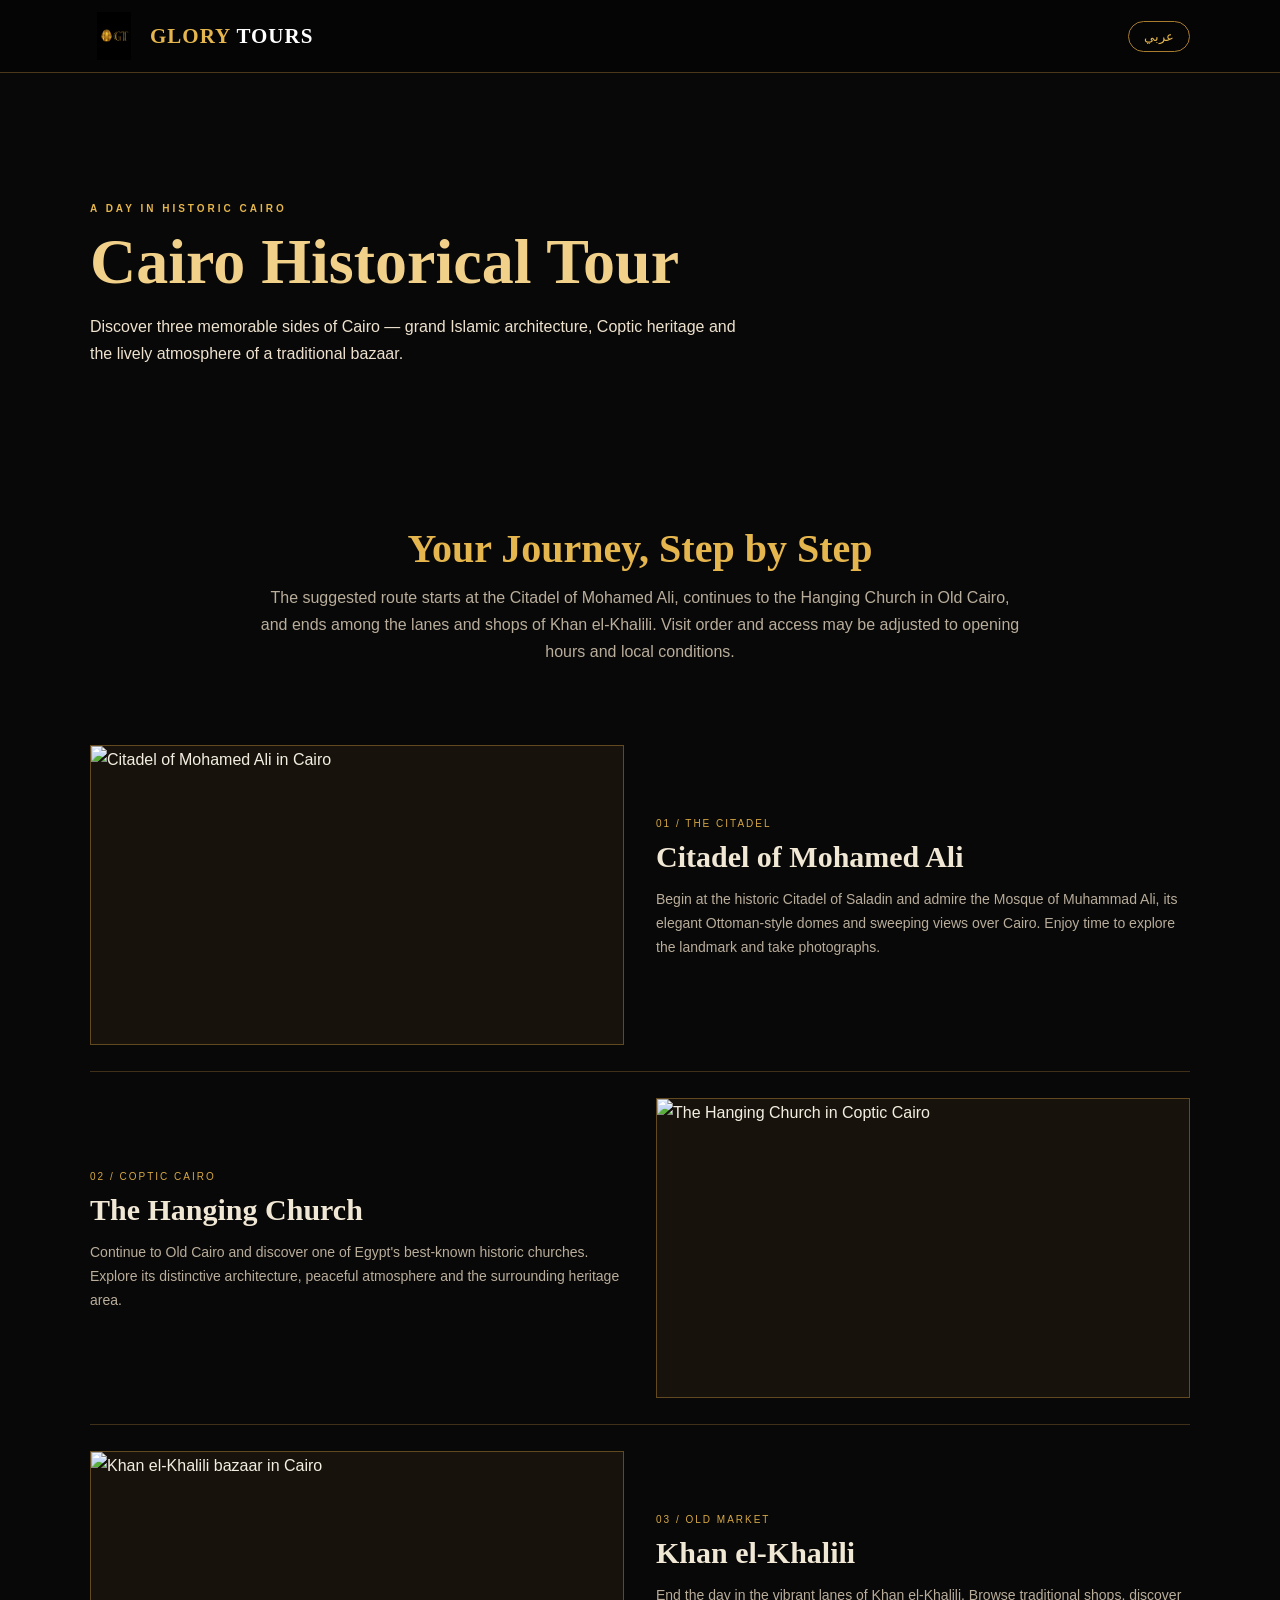
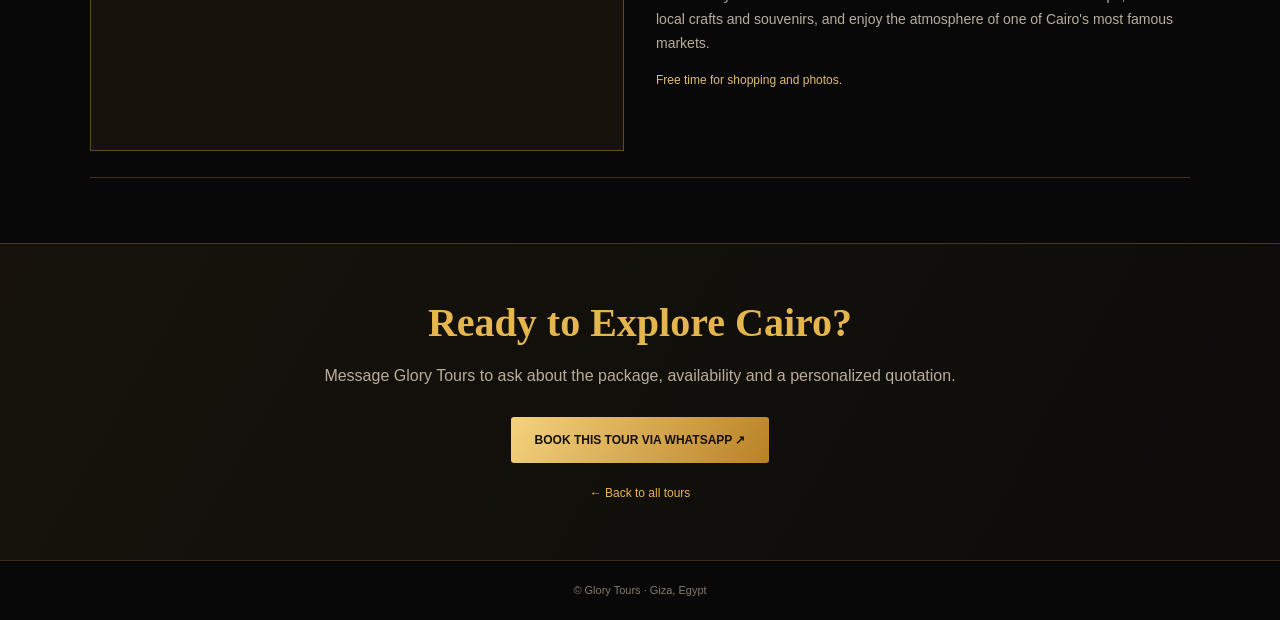
==== cairo-tour.html @ ed360050 "Add dedicated Cairo historical tour page" ====
<!DOCTYPE html>
<html lang="en">
<head>
<meta charset="UTF-8">
<meta name="viewport" content="width=device-width, initial-scale=1">
<meta name="theme-color" content="#080808">
<meta name="description" content="Explore Cairo's Citadel of Mohamed Ali, the Hanging Church and Khan el-Khalili with Glory Tours.">
<title>Cairo Historical Tour | Glory Tours</title>
<link rel="preconnect" href="https://fonts.googleapis.com">
<link rel="preconnect" href="https://fonts.gstatic.com" crossorigin>
<link href="https://fonts.googleapis.com/css2?family=Cairo:wght@400;500;600;700;800&family=Playfair+Display:wght@500;600;700&display=swap" rel="stylesheet">
<style>
*{box-sizing:border-box}html{scroll-behavior:smooth}body{margin:0;background:#080808;color:#f4eee2;font-family:Arial,sans-serif;line-height:1.7}.container{width:min(1100px,92%);margin:auto}a{color:inherit;text-decoration:none}.gold{color:#e6b64e}.top{border-bottom:1px solid #4b381b;background:#050505}.top .container{min-height:72px;display:flex;align-items:center;justify-content:space-between}.brand{display:flex;align-items:center;gap:12px}.brand img{width:48px;height:48px;object-fit:contain}.brand strong{font:700 21px Georgia,serif;letter-spacing:1px;color:#e6b64e}.brand em{font-style:normal;color:#fff}.lang{border:1px solid #a87c2e;background:none;color:#e6b64e;padding:7px 15px;border-radius:30px;cursor:pointer}.hero{min-height:410px;display:flex;align-items:end;background:linear-gradient(0deg,#080808 0%,rgba(8,8,8,.15) 80%),url('https://images.unsplash.com/photo-1572252009286-268acea1fb54?auto=format&fit=crop&w=1800&q=90') center 45%/cover no-repeat}.hero .container{padding:75px 0 48px}.eyebrow{font-size:10px;letter-spacing:3px;color:#e6b64e;font-weight:bold}.hero h1{font:600 clamp(38px,6vw,64px)/1.1 Georgia,serif;color:#f1d18a;margin:10px 0}.hero p{color:#eee2cf;max-width:650px}.intro{padding:42px 0 25px;text-align:center}.intro h2,.visit h2,.booking h2{font:600 clamp(28px,4vw,40px) Georgia,serif;color:#e6b64e;margin:0 0 12px}.intro p{color:#b9ad9b;max-width:760px;margin:0 auto}.visit{padding:28px 0 65px}.stop{display:grid;grid-template-columns:1fr 1fr;gap:32px;align-items:center;padding:26px 0;border-bottom:1px solid #403019}.stop:nth-child(even) .photo{order:2}.photo{height:300px;border:1px solid #62491f;background:#17130c;overflow:hidden}.photo img{width:100%;height:100%;object-fit:cover;display:block}.num{font-size:10px;letter-spacing:2px;color:#d6a744}.stop h3{font:600 30px Georgia,serif;color:#f1e7d5;margin:8px 0}.stop p{color:#b9ad9b;font-size:14px}.tip{color:#e2bd72;font-size:12px}.booking{padding:55px 0;text-align:center;border-top:1px solid #4b381b;background:linear-gradient(120deg,#17130c,#0d0c0a)}.booking p{color:#b9ad9b}.btn{display:inline-block;background:linear-gradient(120deg,#f4d27d,#b98126);color:#15100a;padding:13px 24px;font-size:12px;font-weight:bold;border-radius:3px;margin-top:12px}.back{display:inline-block;margin-top:20px;color:#e6b64e;font-size:12px}footer{padding:20px 0;text-align:center;color:#857b6c;font-size:11px;border-top:1px solid #3d2d18}body.ar{font-family:'Cairo',Arial,sans-serif;direction:rtl}body.ar .stop{ text-align:right}body.ar .hero .container{text-align:right}
@media(max-width:700px){.stop{grid-template-columns:1fr;gap:16px}.stop:nth-child(even) .photo{order:0}.photo{height:230px}.hero{min-height:350px}.brand img{width:40px;height:40px}.brand strong{font-size:18px}}
</style>
</head>
<body>
<header class="top"><div class="container"><a class="brand" href="index.html"><img src="assets/Glory-Tours.png" alt="Glory Tours"><strong>GLORY <em>TOURS</em></strong></a><button class="lang" id="lang">عربي</button></div></header>
<main>
<section class="hero"><div class="container"><div class="eyebrow" data-en="A DAY IN HISTORIC CAIRO" data-ar="يوم في القاهرة التاريخية">A DAY IN HISTORIC CAIRO</div><h1 data-en="Cairo Historical Tour" data-ar="جولة القاهرة التاريخية">Cairo Historical Tour</h1><p data-en="Discover three memorable sides of Cairo — grand Islamic architecture, Coptic heritage and the lively atmosphere of a traditional bazaar." data-ar="اكتشف ثلاث محطات مميزة في القاهرة: العمارة الإسلامية العريقة، والتراث القبطي، وأجواء الأسواق المصرية الأصيلة.">Discover three memorable sides of Cairo — grand Islamic architecture, Coptic heritage and the lively atmosphere of a traditional bazaar.</p></div></section>
<section class="intro container"><h2 data-en="Your Journey, Step by Step" data-ar="رحلتك خطوة بخطوة">Your Journey, Step by Step</h2><p data-en="The suggested route starts at the Citadel of Mohamed Ali, continues to the Hanging Church in Old Cairo, and ends among the lanes and shops of Khan el-Khalili. Visit order and access may be adjusted to opening hours and local conditions." data-ar="المسار المقترح يبدأ بقلعة محمد علي، ثم الكنيسة المعلقة في مصر القديمة، وينتهي بين أزقة ومحلات خان الخليلي. قد يتغير ترتيب الزيارات حسب مواعيد الفتح والظروف المحلية.">The suggested route starts at the Citadel of Mohamed Ali, continues to the Hanging Church in Old Cairo, and ends among the lanes and shops of Khan el-Khalili. Visit order and access may be adjusted to opening hours and local conditions.</p></section>
<section class="visit container">
<article class="stop"><div class="photo"><img src="images/cairo-citadel.png" alt="Citadel of Mohamed Ali in Cairo" loading="lazy"></div><div><div class="num">01 / THE CITADEL</div><h3 data-en="Citadel of Mohamed Ali" data-ar="قلعة محمد علي">Citadel of Mohamed Ali</h3><p data-en="Begin at the historic Citadel of Saladin and admire the Mosque of Muhammad Ali, its elegant Ottoman-style domes and sweeping views over Cairo. Enjoy time to explore the landmark and take photographs." data-ar="نبدأ من قلعة صلاح الدين التاريخية، ونشاهد مسجد محمد علي بقبابه المميزة وطرازه العثماني، مع إطلالات واسعة على القاهرة ووقت لاستكشاف المكان والتصوير.">Begin at the historic Citadel of Saladin and admire the Mosque of Muhammad Ali, its elegant Ottoman-style domes and sweeping views over Cairo. Enjoy time to explore the landmark and take photographs.</p></div></article>
<article class="stop"><div class="photo"><img src="images/hanging-church.png" alt="The Hanging Church in Coptic Cairo" loading="lazy"></div><div><div class="num">02 / COPTIC CAIRO</div><h3 data-en="The Hanging Church" data-ar="الكنيسة المعلقة">The Hanging Church</h3><p data-en="Continue to Old Cairo and discover one of Egypt's best-known historic churches. Explore its distinctive architecture, peaceful atmosphere and the surrounding heritage area." data-ar="نتوجه إلى مصر القديمة لاكتشاف واحدة من أشهر الكنائس التاريخية في مصر، ونتعرف على طرازها المعماري المميز وأجوائها الهادئة والمنطقة التراثية المحيطة بها.">Continue to Old Cairo and discover one of Egypt's best-known historic churches. Explore its distinctive architecture, peaceful atmosphere and the surrounding heritage area.</p></div></article>
<article class="stop"><div class="photo"><img src="images/khan-el-khalili.png" alt="Khan el-Khalili bazaar in Cairo" loading="lazy"></div><div><div class="num">03 / OLD MARKET</div><h3 data-en="Khan el-Khalili" data-ar="خان الخليلي">Khan el-Khalili</h3><p data-en="End the day in the vibrant lanes of Khan el-Khalili. Browse traditional shops, discover local crafts and souvenirs, and enjoy the atmosphere of one of Cairo's most famous markets." data-ar="نختتم اليوم في أزقة خان الخليلي النابضة بالحياة، حيث المحلات التقليدية والحرف والهدايا التذكارية، وسط أجواء واحد من أشهر أسواق القاهرة.">End the day in the vibrant lanes of Khan el-Khalili. Browse traditional shops, discover local crafts and souvenirs, and enjoy the atmosphere of one of Cairo's most famous markets.</p><div class="tip" data-en="Free time for shopping and photos." data-ar="وقت حر للتسوق والتصوير.">Free time for shopping and photos.</div></div></article>
</section>
<section class="booking"><div class="container"><h2 data-en="Ready to Explore Cairo?" data-ar="جاهز لاكتشاف القاهرة؟">Ready to Explore Cairo?</h2><p data-en="Message Glory Tours to ask about the package, availability and a personalized quotation." data-ar="راسل جلوري تورز للاستفسار عن الباكدج والمواعيد والحصول على عرض سعر مناسب.">Message Glory Tours to ask about the package, availability and a personalized quotation.</p><a class="btn" href="https://wa.me/201094926453?text=Hello%20Glory%20Tours%2C%20I%27m%20interested%20in%20the%20Cairo%20Historical%20Tour." target="_blank" rel="noopener" data-en="BOOK THIS TOUR VIA WHATSAPP ↗" data-ar="احجز الرحلة عبر واتساب ↗">BOOK THIS TOUR VIA WHATSAPP ↗</a><br><a class="back" href="index.html#tours" data-en="← Back to all tours" data-ar="العودة إلى كل الرحلات ←">← Back to all tours</a></div></section>
</main>
<footer>© Glory Tours · Giza, Egypt</footer>
<script>
let language="en";document.getElementById("lang").addEventListener("click",()=>{language=language==="en"?"ar":"en";document.documentElement.lang=language;document.documentElement.dir=language==="ar"?"rtl":"ltr";document.body.classList.toggle("ar",language==="ar");document.querySelectorAll("[data-en][data-ar]").forEach(el=>el.innerHTML=el.dataset[language]);document.getElementById("lang").textContent=language==="en"?"عربي":"English";});
</script>
</body>
</html>
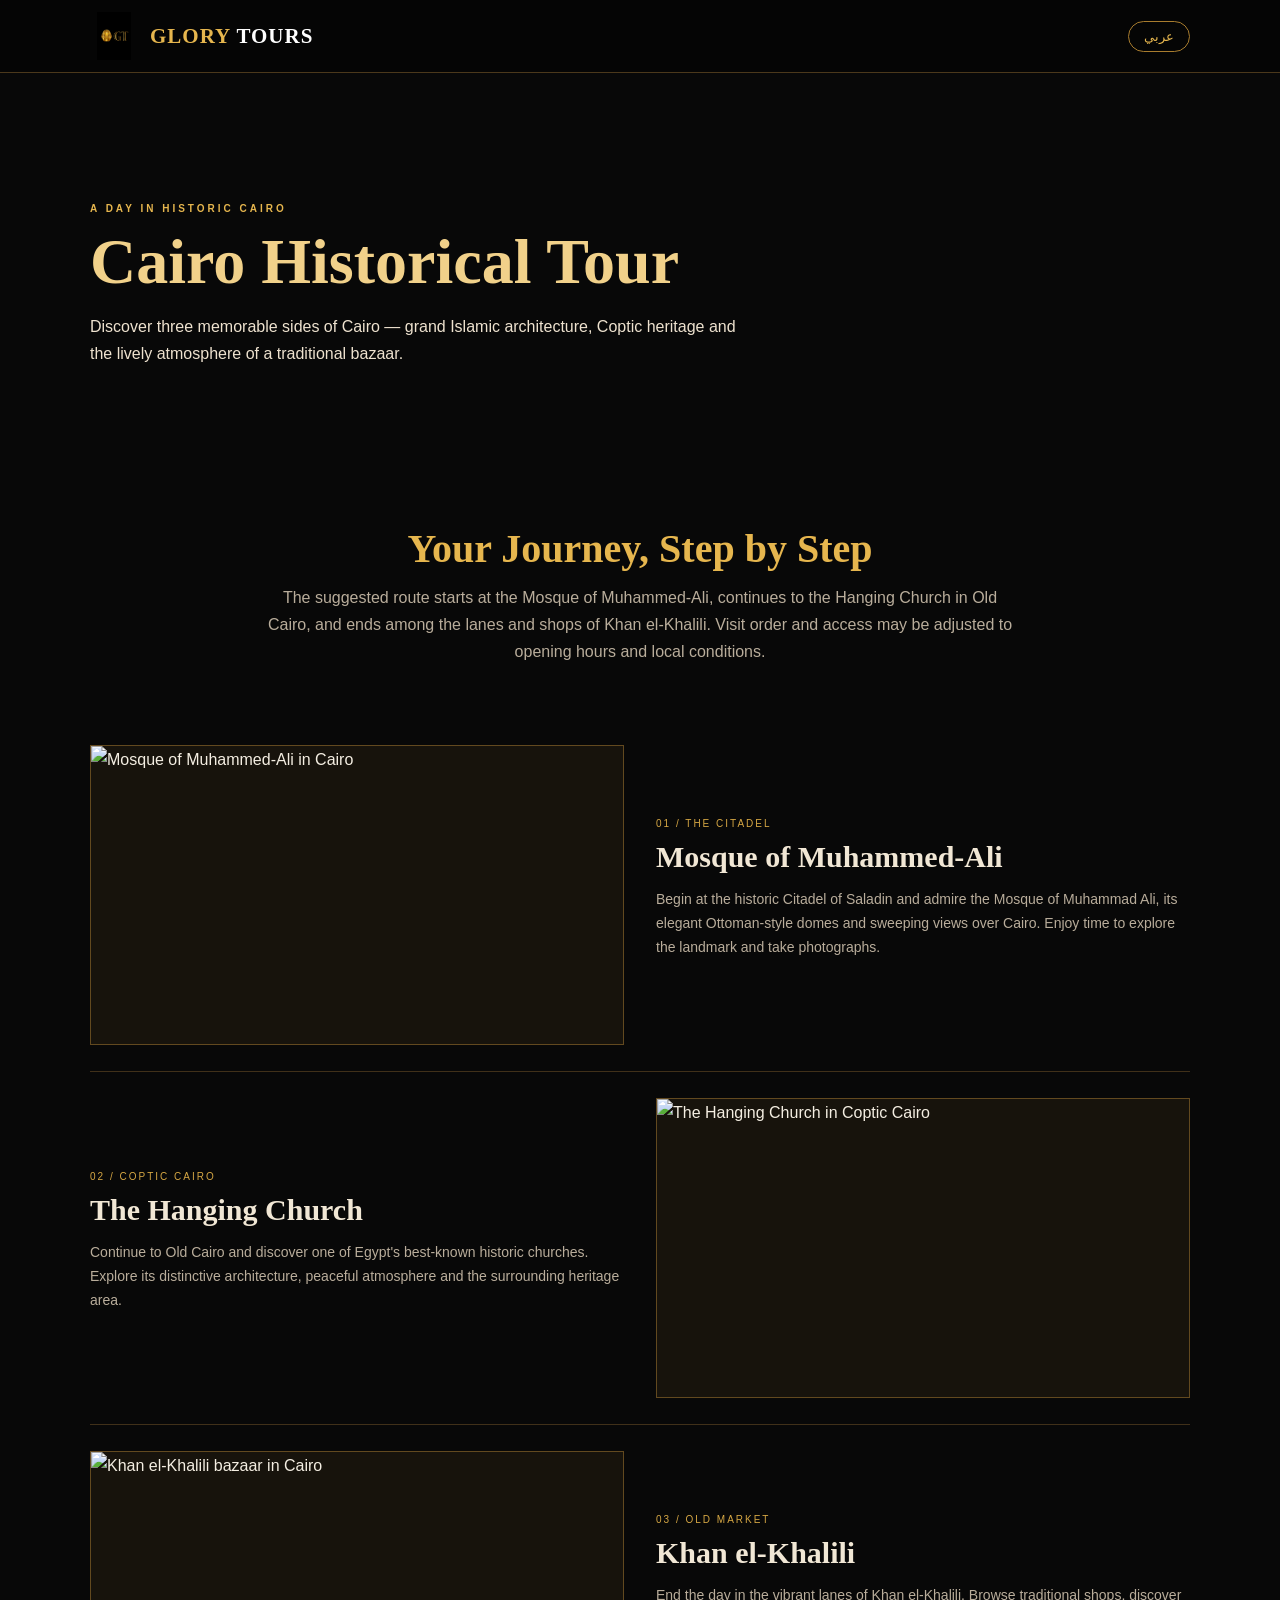
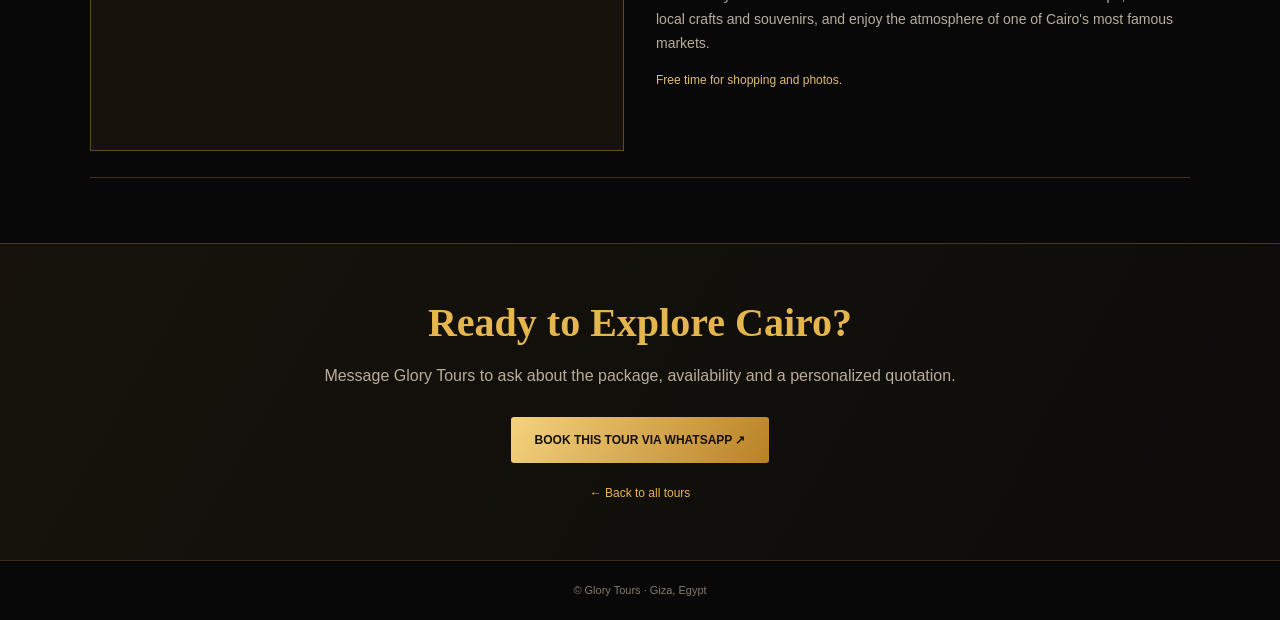
==== commit 8d32bacb: "Rename Cairo tour stop to Mosque of Muhammed-Ali" ====
--- a/cairo-tour.html
+++ b/cairo-tour.html
@@ -4,7 +4,7 @@
 <meta charset="UTF-8">
 <meta name="viewport" content="width=device-width, initial-scale=1">
 <meta name="theme-color" content="#080808">
-<meta name="description" content="Explore Cairo's Citadel of Mohamed Ali, the Hanging Church and Khan el-Khalili with Glory Tours.">
+<meta name="description" content="Explore Cairo's Mosque of Muhammed-Ali, the Hanging Church and Khan el-Khalili with Glory Tours.">
 <title>Cairo Historical Tour | Glory Tours</title>
 <link rel="preconnect" href="https://fonts.googleapis.com">
 <link rel="preconnect" href="https://fonts.gstatic.com" crossorigin>
@@ -18,9 +18,9 @@
 <header class="top"><div class="container"><a class="brand" href="index.html"><img src="assets/Glory-Tours.png" alt="Glory Tours"><strong>GLORY <em>TOURS</em></strong></a><button class="lang" id="lang">عربي</button></div></header>
 <main>
 <section class="hero"><div class="container"><div class="eyebrow" data-en="A DAY IN HISTORIC CAIRO" data-ar="يوم في القاهرة التاريخية">A DAY IN HISTORIC CAIRO</div><h1 data-en="Cairo Historical Tour" data-ar="جولة القاهرة التاريخية">Cairo Historical Tour</h1><p data-en="Discover three memorable sides of Cairo — grand Islamic architecture, Coptic heritage and the lively atmosphere of a traditional bazaar." data-ar="اكتشف ثلاث محطات مميزة في القاهرة: العمارة الإسلامية العريقة، والتراث القبطي، وأجواء الأسواق المصرية الأصيلة.">Discover three memorable sides of Cairo — grand Islamic architecture, Coptic heritage and the lively atmosphere of a traditional bazaar.</p></div></section>
-<section class="intro container"><h2 data-en="Your Journey, Step by Step" data-ar="رحلتك خطوة بخطوة">Your Journey, Step by Step</h2><p data-en="The suggested route starts at the Citadel of Mohamed Ali, continues to the Hanging Church in Old Cairo, and ends among the lanes and shops of Khan el-Khalili. Visit order and access may be adjusted to opening hours and local conditions." data-ar="المسار المقترح يبدأ بقلعة محمد علي، ثم الكنيسة المعلقة في مصر القديمة، وينتهي بين أزقة ومحلات خان الخليلي. قد يتغير ترتيب الزيارات حسب مواعيد الفتح والظروف المحلية.">The suggested route starts at the Citadel of Mohamed Ali, continues to the Hanging Church in Old Cairo, and ends among the lanes and shops of Khan el-Khalili. Visit order and access may be adjusted to opening hours and local conditions.</p></section>
+<section class="intro container"><h2 data-en="Your Journey, Step by Step" data-ar="رحلتك خطوة بخطوة">Your Journey, Step by Step</h2><p data-en="The suggested route starts at the Mosque of Muhammed-Ali, continues to the Hanging Church in Old Cairo, and ends among the lanes and shops of Khan el-Khalili. Visit order and access may be adjusted to opening hours and local conditions." data-ar="المسار المقترح يبدأ بمسجد محمد علي، ثم الكنيسة المعلقة في مصر القديمة، وينتهي بين أزقة ومحلات خان الخليلي. قد يتغير ترتيب الزيارات حسب مواعيد الفتح والظروف المحلية.">The suggested route starts at the Mosque of Muhammed-Ali, continues to the Hanging Church in Old Cairo, and ends among the lanes and shops of Khan el-Khalili. Visit order and access may be adjusted to opening hours and local conditions.</p></section>
 <section class="visit container">
-<article class="stop"><div class="photo"><img src="images/cairo-citadel.png" alt="Citadel of Mohamed Ali in Cairo" loading="lazy"></div><div><div class="num">01 / THE CITADEL</div><h3 data-en="Citadel of Mohamed Ali" data-ar="قلعة محمد علي">Citadel of Mohamed Ali</h3><p data-en="Begin at the historic Citadel of Saladin and admire the Mosque of Muhammad Ali, its elegant Ottoman-style domes and sweeping views over Cairo. Enjoy time to explore the landmark and take photographs." data-ar="نبدأ من قلعة صلاح الدين التاريخية، ونشاهد مسجد محمد علي بقبابه المميزة وطرازه العثماني، مع إطلالات واسعة على القاهرة ووقت لاستكشاف المكان والتصوير.">Begin at the historic Citadel of Saladin and admire the Mosque of Muhammad Ali, its elegant Ottoman-style domes and sweeping views over Cairo. Enjoy time to explore the landmark and take photographs.</p></div></article>
+<article class="stop"><div class="photo"><img src="images/cairo-citadel.png" alt="Mosque of Muhammed-Ali in Cairo" loading="lazy"></div><div><div class="num">01 / THE CITADEL</div><h3 data-en="Mosque of Muhammed-Ali" data-ar="مسجد محمد علي">Mosque of Muhammed-Ali</h3><p data-en="Begin at the historic Citadel of Saladin and admire the Mosque of Muhammad Ali, its elegant Ottoman-style domes and sweeping views over Cairo. Enjoy time to explore the landmark and take photographs." data-ar="نبدأ من قلعة صلاح الدين التاريخية، ونشاهد مسجد محمد علي بقبابه المميزة وطرازه العثماني، مع إطلالات واسعة على القاهرة ووقت لاستكشاف المكان والتصوير.">Begin at the historic Citadel of Saladin and admire the Mosque of Muhammad Ali, its elegant Ottoman-style domes and sweeping views over Cairo. Enjoy time to explore the landmark and take photographs.</p></div></article>
 <article class="stop"><div class="photo"><img src="images/hanging-church.png" alt="The Hanging Church in Coptic Cairo" loading="lazy"></div><div><div class="num">02 / COPTIC CAIRO</div><h3 data-en="The Hanging Church" data-ar="الكنيسة المعلقة">The Hanging Church</h3><p data-en="Continue to Old Cairo and discover one of Egypt's best-known historic churches. Explore its distinctive architecture, peaceful atmosphere and the surrounding heritage area." data-ar="نتوجه إلى مصر القديمة لاكتشاف واحدة من أشهر الكنائس التاريخية في مصر، ونتعرف على طرازها المعماري المميز وأجوائها الهادئة والمنطقة التراثية المحيطة بها.">Continue to Old Cairo and discover one of Egypt's best-known historic churches. Explore its distinctive architecture, peaceful atmosphere and the surrounding heritage area.</p></div></article>
 <article class="stop"><div class="photo"><img src="images/khan-el-khalili.png" alt="Khan el-Khalili bazaar in Cairo" loading="lazy"></div><div><div class="num">03 / OLD MARKET</div><h3 data-en="Khan el-Khalili" data-ar="خان الخليلي">Khan el-Khalili</h3><p data-en="End the day in the vibrant lanes of Khan el-Khalili. Browse traditional shops, discover local crafts and souvenirs, and enjoy the atmosphere of one of Cairo's most famous markets." data-ar="نختتم اليوم في أزقة خان الخليلي النابضة بالحياة، حيث المحلات التقليدية والحرف والهدايا التذكارية، وسط أجواء واحد من أشهر أسواق القاهرة.">End the day in the vibrant lanes of Khan el-Khalili. Browse traditional shops, discover local crafts and souvenirs, and enjoy the atmosphere of one of Cairo's most famous markets.</p><div class="tip" data-en="Free time for shopping and photos." data-ar="وقت حر للتسوق والتصوير.">Free time for shopping and photos.</div></div></article>
 </section>
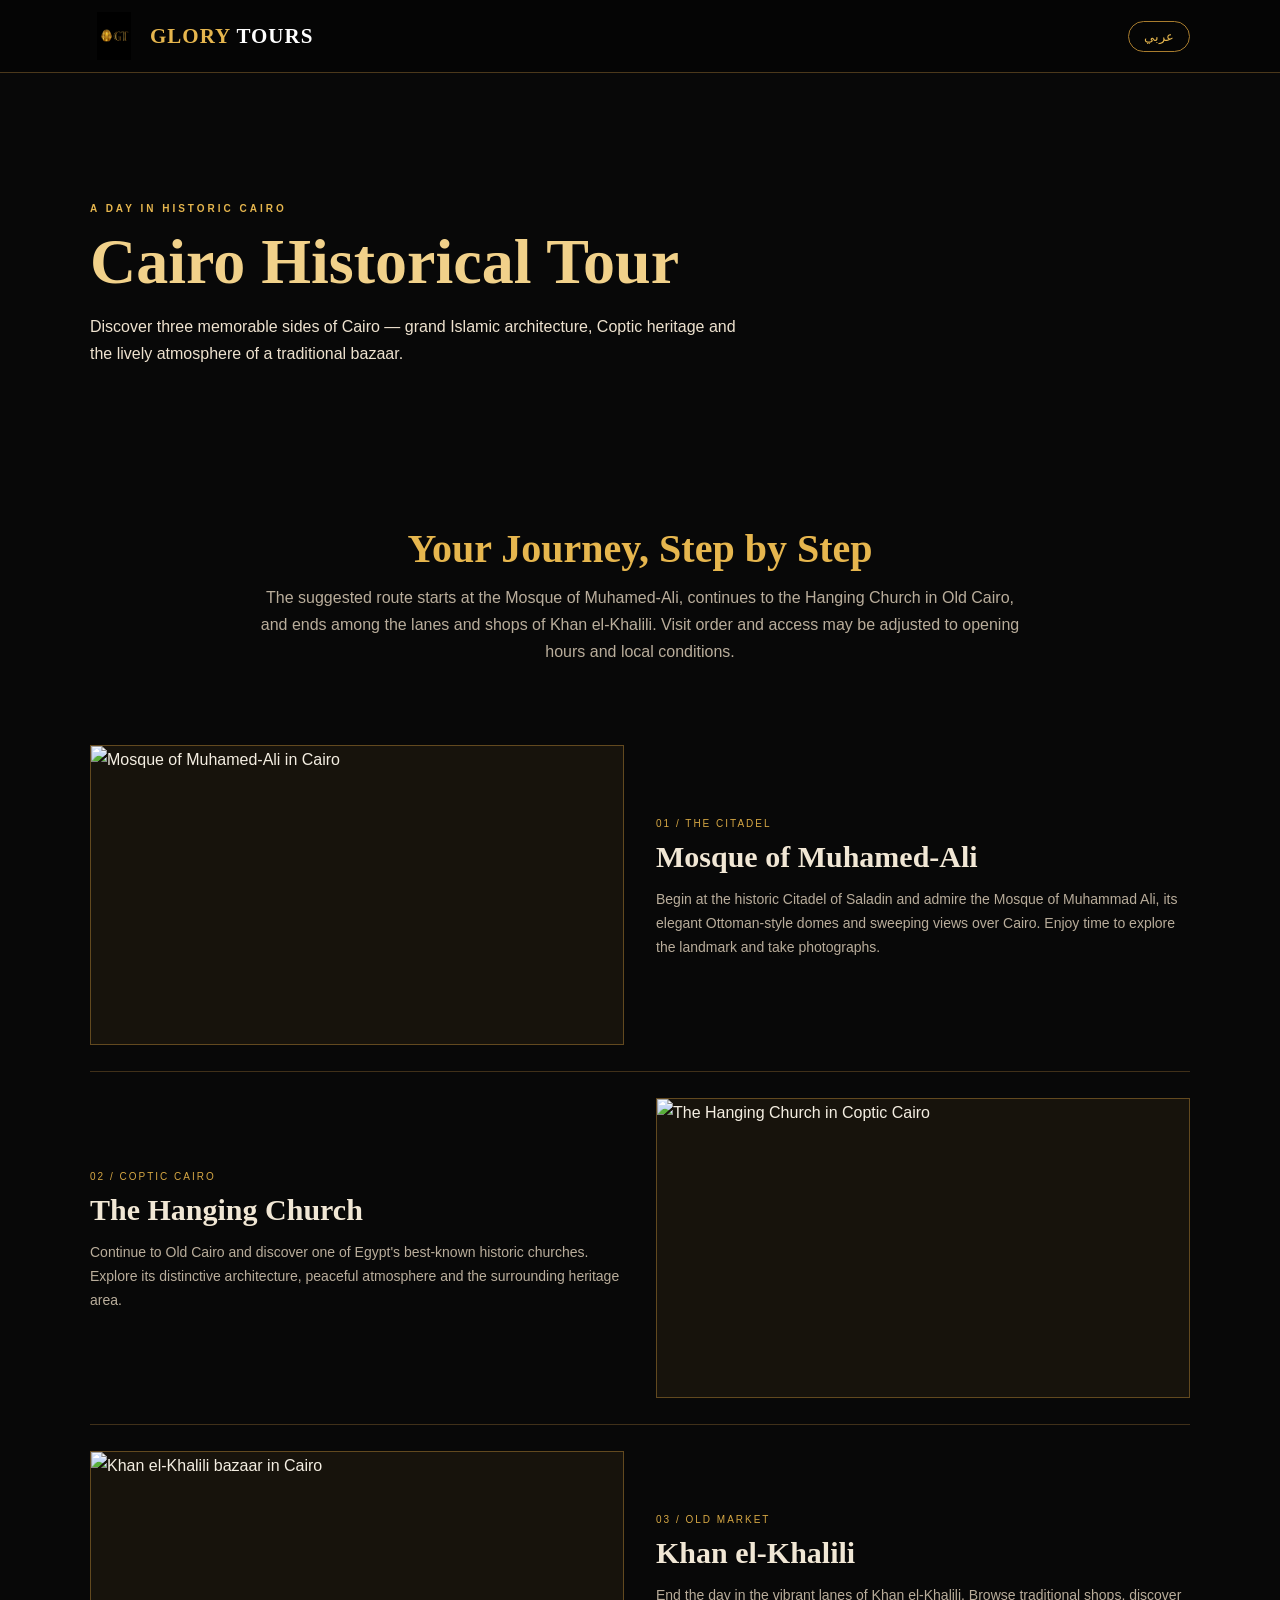
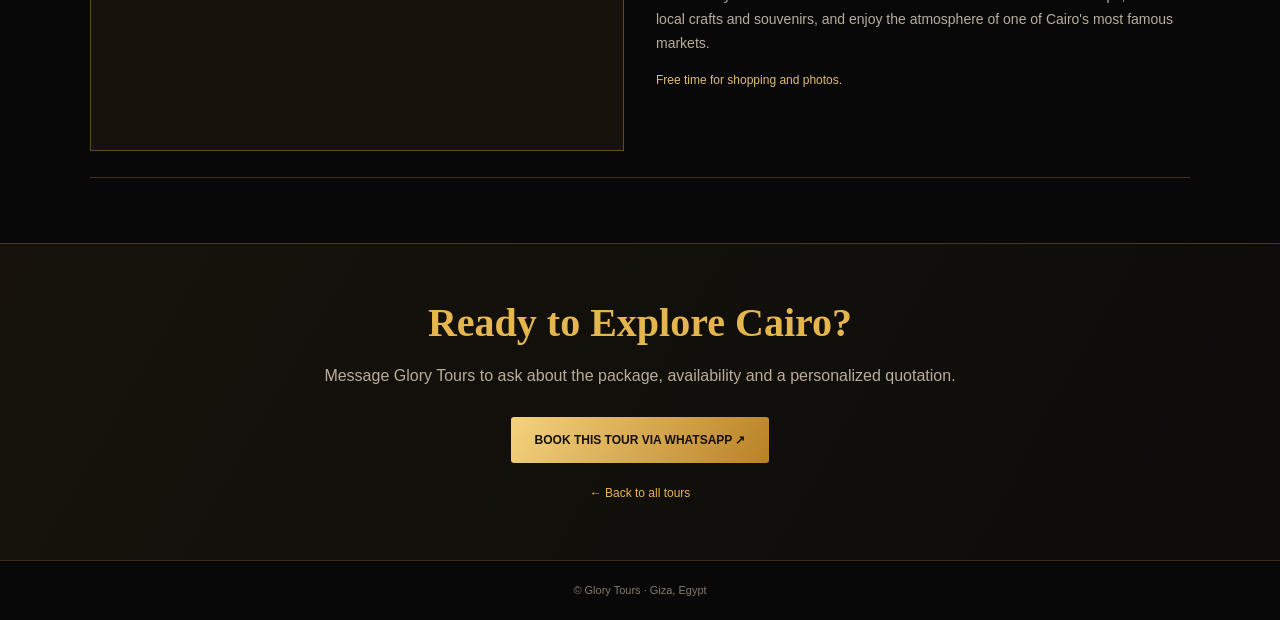
==== commit 55c8d63e: "Correct mosque name spelling" ====
--- a/cairo-tour.html
+++ b/cairo-tour.html
@@ -4,7 +4,7 @@
 <meta charset="UTF-8">
 <meta name="viewport" content="width=device-width, initial-scale=1">
 <meta name="theme-color" content="#080808">
-<meta name="description" content="Explore Cairo's Mosque of Muhammed-Ali, the Hanging Church and Khan el-Khalili with Glory Tours.">
+<meta name="description" content="Explore Cairo's Mosque of Muhamed-Ali, the Hanging Church and Khan el-Khalili with Glory Tours.">
 <title>Cairo Historical Tour | Glory Tours</title>
 <link rel="preconnect" href="https://fonts.googleapis.com">
 <link rel="preconnect" href="https://fonts.gstatic.com" crossorigin>
@@ -18,9 +18,9 @@
 <header class="top"><div class="container"><a class="brand" href="index.html"><img src="assets/Glory-Tours.png" alt="Glory Tours"><strong>GLORY <em>TOURS</em></strong></a><button class="lang" id="lang">عربي</button></div></header>
 <main>
 <section class="hero"><div class="container"><div class="eyebrow" data-en="A DAY IN HISTORIC CAIRO" data-ar="يوم في القاهرة التاريخية">A DAY IN HISTORIC CAIRO</div><h1 data-en="Cairo Historical Tour" data-ar="جولة القاهرة التاريخية">Cairo Historical Tour</h1><p data-en="Discover three memorable sides of Cairo — grand Islamic architecture, Coptic heritage and the lively atmosphere of a traditional bazaar." data-ar="اكتشف ثلاث محطات مميزة في القاهرة: العمارة الإسلامية العريقة، والتراث القبطي، وأجواء الأسواق المصرية الأصيلة.">Discover three memorable sides of Cairo — grand Islamic architecture, Coptic heritage and the lively atmosphere of a traditional bazaar.</p></div></section>
-<section class="intro container"><h2 data-en="Your Journey, Step by Step" data-ar="رحلتك خطوة بخطوة">Your Journey, Step by Step</h2><p data-en="The suggested route starts at the Mosque of Muhammed-Ali, continues to the Hanging Church in Old Cairo, and ends among the lanes and shops of Khan el-Khalili. Visit order and access may be adjusted to opening hours and local conditions." data-ar="المسار المقترح يبدأ بمسجد محمد علي، ثم الكنيسة المعلقة في مصر القديمة، وينتهي بين أزقة ومحلات خان الخليلي. قد يتغير ترتيب الزيارات حسب مواعيد الفتح والظروف المحلية.">The suggested route starts at the Mosque of Muhammed-Ali, continues to the Hanging Church in Old Cairo, and ends among the lanes and shops of Khan el-Khalili. Visit order and access may be adjusted to opening hours and local conditions.</p></section>
+<section class="intro container"><h2 data-en="Your Journey, Step by Step" data-ar="رحلتك خطوة بخطوة">Your Journey, Step by Step</h2><p data-en="The suggested route starts at the Mosque of Muhamed-Ali, continues to the Hanging Church in Old Cairo, and ends among the lanes and shops of Khan el-Khalili. Visit order and access may be adjusted to opening hours and local conditions." data-ar="المسار المقترح يبدأ بمسجد محمد علي، ثم الكنيسة المعلقة في مصر القديمة، وينتهي بين أزقة ومحلات خان الخليلي. قد يتغير ترتيب الزيارات حسب مواعيد الفتح والظروف المحلية.">The suggested route starts at the Mosque of Muhamed-Ali, continues to the Hanging Church in Old Cairo, and ends among the lanes and shops of Khan el-Khalili. Visit order and access may be adjusted to opening hours and local conditions.</p></section>
 <section class="visit container">
-<article class="stop"><div class="photo"><img src="images/cairo-citadel.png" alt="Mosque of Muhammed-Ali in Cairo" loading="lazy"></div><div><div class="num">01 / THE CITADEL</div><h3 data-en="Mosque of Muhammed-Ali" data-ar="مسجد محمد علي">Mosque of Muhammed-Ali</h3><p data-en="Begin at the historic Citadel of Saladin and admire the Mosque of Muhammad Ali, its elegant Ottoman-style domes and sweeping views over Cairo. Enjoy time to explore the landmark and take photographs." data-ar="نبدأ من قلعة صلاح الدين التاريخية، ونشاهد مسجد محمد علي بقبابه المميزة وطرازه العثماني، مع إطلالات واسعة على القاهرة ووقت لاستكشاف المكان والتصوير.">Begin at the historic Citadel of Saladin and admire the Mosque of Muhammad Ali, its elegant Ottoman-style domes and sweeping views over Cairo. Enjoy time to explore the landmark and take photographs.</p></div></article>
+<article class="stop"><div class="photo"><img src="images/cairo-citadel.png" alt="Mosque of Muhamed-Ali in Cairo" loading="lazy"></div><div><div class="num">01 / THE CITADEL</div><h3 data-en="Mosque of Muhamed-Ali" data-ar="مسجد محمد علي">Mosque of Muhamed-Ali</h3><p data-en="Begin at the historic Citadel of Saladin and admire the Mosque of Muhammad Ali, its elegant Ottoman-style domes and sweeping views over Cairo. Enjoy time to explore the landmark and take photographs." data-ar="نبدأ من قلعة صلاح الدين التاريخية، ونشاهد مسجد محمد علي بقبابه المميزة وطرازه العثماني، مع إطلالات واسعة على القاهرة ووقت لاستكشاف المكان والتصوير.">Begin at the historic Citadel of Saladin and admire the Mosque of Muhammad Ali, its elegant Ottoman-style domes and sweeping views over Cairo. Enjoy time to explore the landmark and take photographs.</p></div></article>
 <article class="stop"><div class="photo"><img src="images/hanging-church.png" alt="The Hanging Church in Coptic Cairo" loading="lazy"></div><div><div class="num">02 / COPTIC CAIRO</div><h3 data-en="The Hanging Church" data-ar="الكنيسة المعلقة">The Hanging Church</h3><p data-en="Continue to Old Cairo and discover one of Egypt's best-known historic churches. Explore its distinctive architecture, peaceful atmosphere and the surrounding heritage area." data-ar="نتوجه إلى مصر القديمة لاكتشاف واحدة من أشهر الكنائس التاريخية في مصر، ونتعرف على طرازها المعماري المميز وأجوائها الهادئة والمنطقة التراثية المحيطة بها.">Continue to Old Cairo and discover one of Egypt's best-known historic churches. Explore its distinctive architecture, peaceful atmosphere and the surrounding heritage area.</p></div></article>
 <article class="stop"><div class="photo"><img src="images/khan-el-khalili.png" alt="Khan el-Khalili bazaar in Cairo" loading="lazy"></div><div><div class="num">03 / OLD MARKET</div><h3 data-en="Khan el-Khalili" data-ar="خان الخليلي">Khan el-Khalili</h3><p data-en="End the day in the vibrant lanes of Khan el-Khalili. Browse traditional shops, discover local crafts and souvenirs, and enjoy the atmosphere of one of Cairo's most famous markets." data-ar="نختتم اليوم في أزقة خان الخليلي النابضة بالحياة، حيث المحلات التقليدية والحرف والهدايا التذكارية، وسط أجواء واحد من أشهر أسواق القاهرة.">End the day in the vibrant lanes of Khan el-Khalili. Browse traditional shops, discover local crafts and souvenirs, and enjoy the atmosphere of one of Cairo's most famous markets.</p><div class="tip" data-en="Free time for shopping and photos." data-ar="وقت حر للتسوق والتصوير.">Free time for shopping and photos.</div></div></article>
 </section>
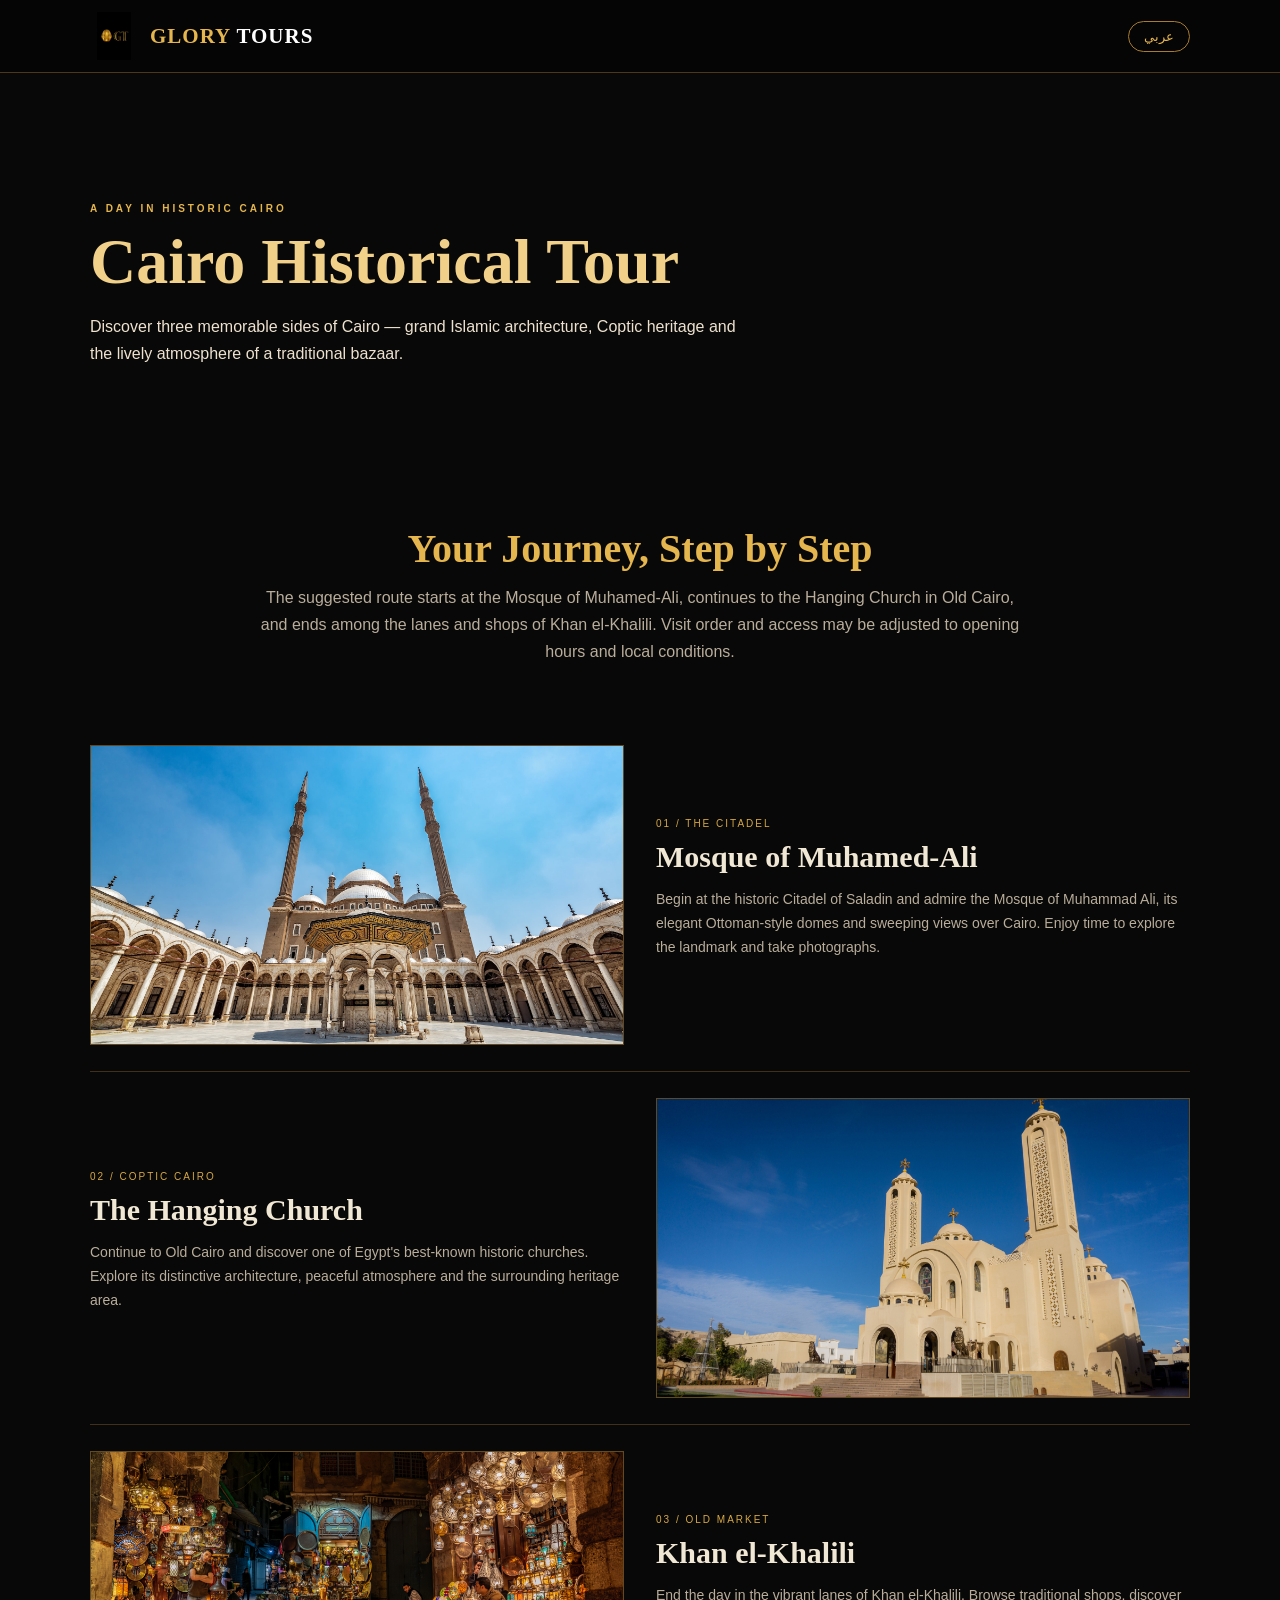
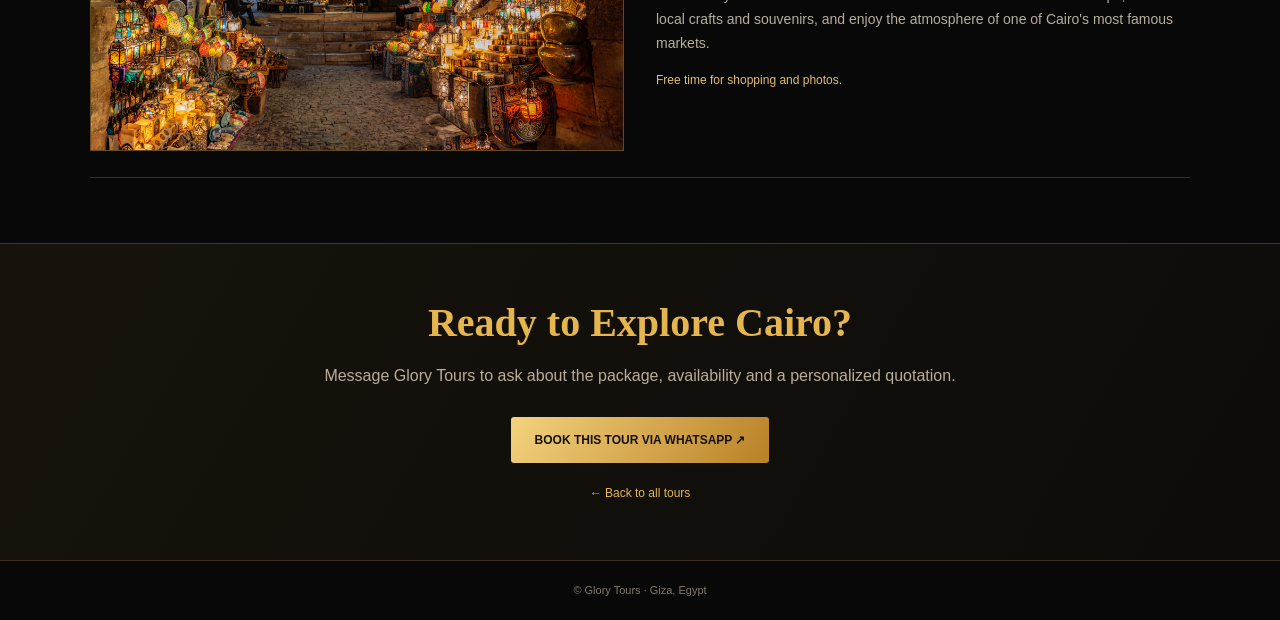
==== commit c8962501: "Connect Cairo tour photos to uploaded image filenames" ====
--- a/cairo-tour.html
+++ b/cairo-tour.html
@@ -20,8 +20,8 @@
 <section class="hero"><div class="container"><div class="eyebrow" data-en="A DAY IN HISTORIC CAIRO" data-ar="يوم في القاهرة التاريخية">A DAY IN HISTORIC CAIRO</div><h1 data-en="Cairo Historical Tour" data-ar="جولة القاهرة التاريخية">Cairo Historical Tour</h1><p data-en="Discover three memorable sides of Cairo — grand Islamic architecture, Coptic heritage and the lively atmosphere of a traditional bazaar." data-ar="اكتشف ثلاث محطات مميزة في القاهرة: العمارة الإسلامية العريقة، والتراث القبطي، وأجواء الأسواق المصرية الأصيلة.">Discover three memorable sides of Cairo — grand Islamic architecture, Coptic heritage and the lively atmosphere of a traditional bazaar.</p></div></section>
 <section class="intro container"><h2 data-en="Your Journey, Step by Step" data-ar="رحلتك خطوة بخطوة">Your Journey, Step by Step</h2><p data-en="The suggested route starts at the Mosque of Muhamed-Ali, continues to the Hanging Church in Old Cairo, and ends among the lanes and shops of Khan el-Khalili. Visit order and access may be adjusted to opening hours and local conditions." data-ar="المسار المقترح يبدأ بمسجد محمد علي، ثم الكنيسة المعلقة في مصر القديمة، وينتهي بين أزقة ومحلات خان الخليلي. قد يتغير ترتيب الزيارات حسب مواعيد الفتح والظروف المحلية.">The suggested route starts at the Mosque of Muhamed-Ali, continues to the Hanging Church in Old Cairo, and ends among the lanes and shops of Khan el-Khalili. Visit order and access may be adjusted to opening hours and local conditions.</p></section>
 <section class="visit container">
-<article class="stop"><div class="photo"><img src="images/cairo-citadel.png" alt="Mosque of Muhamed-Ali in Cairo" loading="lazy"></div><div><div class="num">01 / THE CITADEL</div><h3 data-en="Mosque of Muhamed-Ali" data-ar="مسجد محمد علي">Mosque of Muhamed-Ali</h3><p data-en="Begin at the historic Citadel of Saladin and admire the Mosque of Muhammad Ali, its elegant Ottoman-style domes and sweeping views over Cairo. Enjoy time to explore the landmark and take photographs." data-ar="نبدأ من قلعة صلاح الدين التاريخية، ونشاهد مسجد محمد علي بقبابه المميزة وطرازه العثماني، مع إطلالات واسعة على القاهرة ووقت لاستكشاف المكان والتصوير.">Begin at the historic Citadel of Saladin and admire the Mosque of Muhammad Ali, its elegant Ottoman-style domes and sweeping views over Cairo. Enjoy time to explore the landmark and take photographs.</p></div></article>
-<article class="stop"><div class="photo"><img src="images/hanging-church.png" alt="The Hanging Church in Coptic Cairo" loading="lazy"></div><div><div class="num">02 / COPTIC CAIRO</div><h3 data-en="The Hanging Church" data-ar="الكنيسة المعلقة">The Hanging Church</h3><p data-en="Continue to Old Cairo and discover one of Egypt's best-known historic churches. Explore its distinctive architecture, peaceful atmosphere and the surrounding heritage area." data-ar="نتوجه إلى مصر القديمة لاكتشاف واحدة من أشهر الكنائس التاريخية في مصر، ونتعرف على طرازها المعماري المميز وأجوائها الهادئة والمنطقة التراثية المحيطة بها.">Continue to Old Cairo and discover one of Egypt's best-known historic churches. Explore its distinctive architecture, peaceful atmosphere and the surrounding heritage area.</p></div></article>
+<article class="stop"><div class="photo"><img src="images/Mosque%20Of%20Muhammed-Ali.png" alt="Mosque of Muhamed-Ali in Cairo" loading="lazy"></div><div><div class="num">01 / THE CITADEL</div><h3 data-en="Mosque of Muhamed-Ali" data-ar="مسجد محمد علي">Mosque of Muhamed-Ali</h3><p data-en="Begin at the historic Citadel of Saladin and admire the Mosque of Muhammad Ali, its elegant Ottoman-style domes and sweeping views over Cairo. Enjoy time to explore the landmark and take photographs." data-ar="نبدأ من قلعة صلاح الدين التاريخية، ونشاهد مسجد محمد علي بقبابه المميزة وطرازه العثماني، مع إطلالات واسعة على القاهرة ووقت لاستكشاف المكان والتصوير.">Begin at the historic Citadel of Saladin and admire the Mosque of Muhammad Ali, its elegant Ottoman-style domes and sweeping views over Cairo. Enjoy time to explore the landmark and take photographs.</p></div></article>
+<article class="stop"><div class="photo"><img src="images/Hanging-Church.png" alt="The Hanging Church in Coptic Cairo" loading="lazy"></div><div><div class="num">02 / COPTIC CAIRO</div><h3 data-en="The Hanging Church" data-ar="الكنيسة المعلقة">The Hanging Church</h3><p data-en="Continue to Old Cairo and discover one of Egypt's best-known historic churches. Explore its distinctive architecture, peaceful atmosphere and the surrounding heritage area." data-ar="نتوجه إلى مصر القديمة لاكتشاف واحدة من أشهر الكنائس التاريخية في مصر، ونتعرف على طرازها المعماري المميز وأجوائها الهادئة والمنطقة التراثية المحيطة بها.">Continue to Old Cairo and discover one of Egypt's best-known historic churches. Explore its distinctive architecture, peaceful atmosphere and the surrounding heritage area.</p></div></article>
 <article class="stop"><div class="photo"><img src="images/khan-el-khalili.png" alt="Khan el-Khalili bazaar in Cairo" loading="lazy"></div><div><div class="num">03 / OLD MARKET</div><h3 data-en="Khan el-Khalili" data-ar="خان الخليلي">Khan el-Khalili</h3><p data-en="End the day in the vibrant lanes of Khan el-Khalili. Browse traditional shops, discover local crafts and souvenirs, and enjoy the atmosphere of one of Cairo's most famous markets." data-ar="نختتم اليوم في أزقة خان الخليلي النابضة بالحياة، حيث المحلات التقليدية والحرف والهدايا التذكارية، وسط أجواء واحد من أشهر أسواق القاهرة.">End the day in the vibrant lanes of Khan el-Khalili. Browse traditional shops, discover local crafts and souvenirs, and enjoy the atmosphere of one of Cairo's most famous markets.</p><div class="tip" data-en="Free time for shopping and photos." data-ar="وقت حر للتسوق والتصوير.">Free time for shopping and photos.</div></div></article>
 </section>
 <section class="booking"><div class="container"><h2 data-en="Ready to Explore Cairo?" data-ar="جاهز لاكتشاف القاهرة؟">Ready to Explore Cairo?</h2><p data-en="Message Glory Tours to ask about the package, availability and a personalized quotation." data-ar="راسل جلوري تورز للاستفسار عن الباكدج والمواعيد والحصول على عرض سعر مناسب.">Message Glory Tours to ask about the package, availability and a personalized quotation.</p><a class="btn" href="https://wa.me/201094926453?text=Hello%20Glory%20Tours%2C%20I%27m%20interested%20in%20the%20Cairo%20Historical%20Tour." target="_blank" rel="noopener" data-en="BOOK THIS TOUR VIA WHATSAPP ↗" data-ar="احجز الرحلة عبر واتساب ↗">BOOK THIS TOUR VIA WHATSAPP ↗</a><br><a class="back" href="index.html#tours" data-en="← Back to all tours" data-ar="العودة إلى كل الرحلات ←">← Back to all tours</a></div></section>
